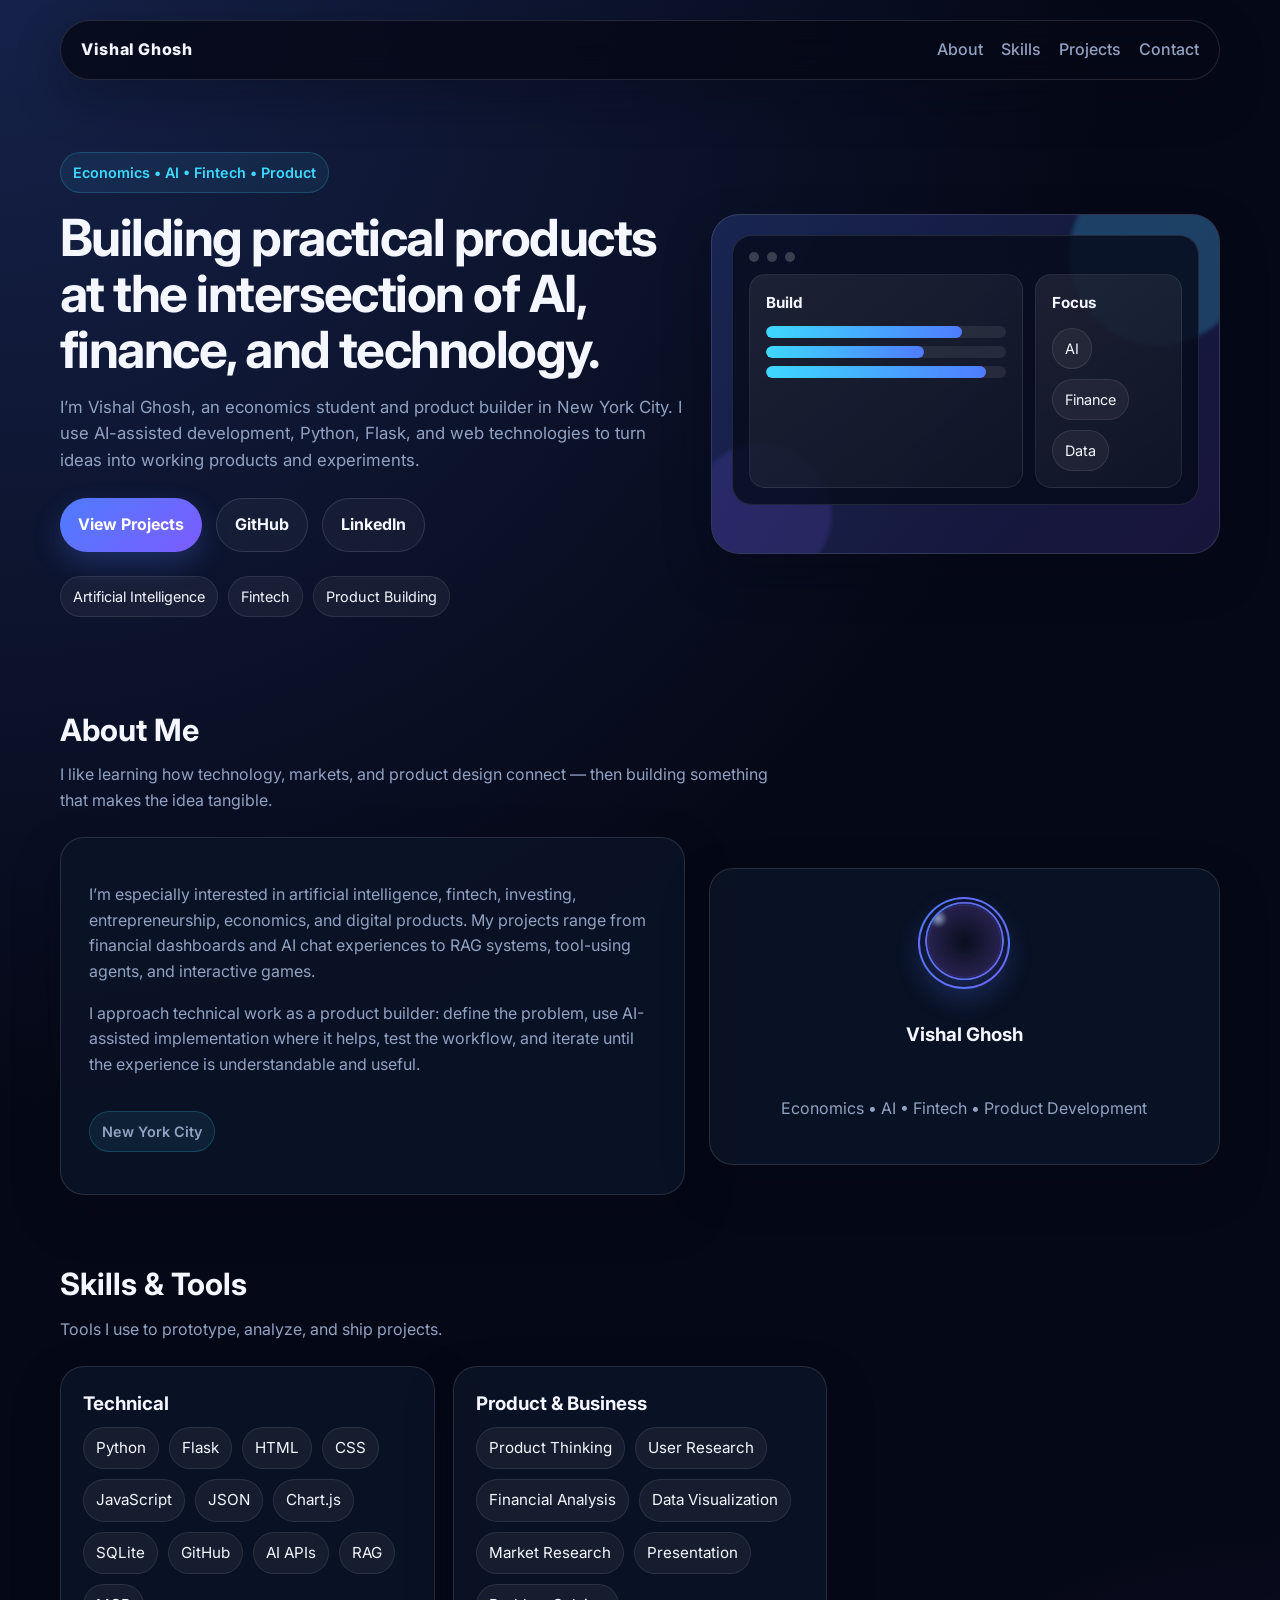
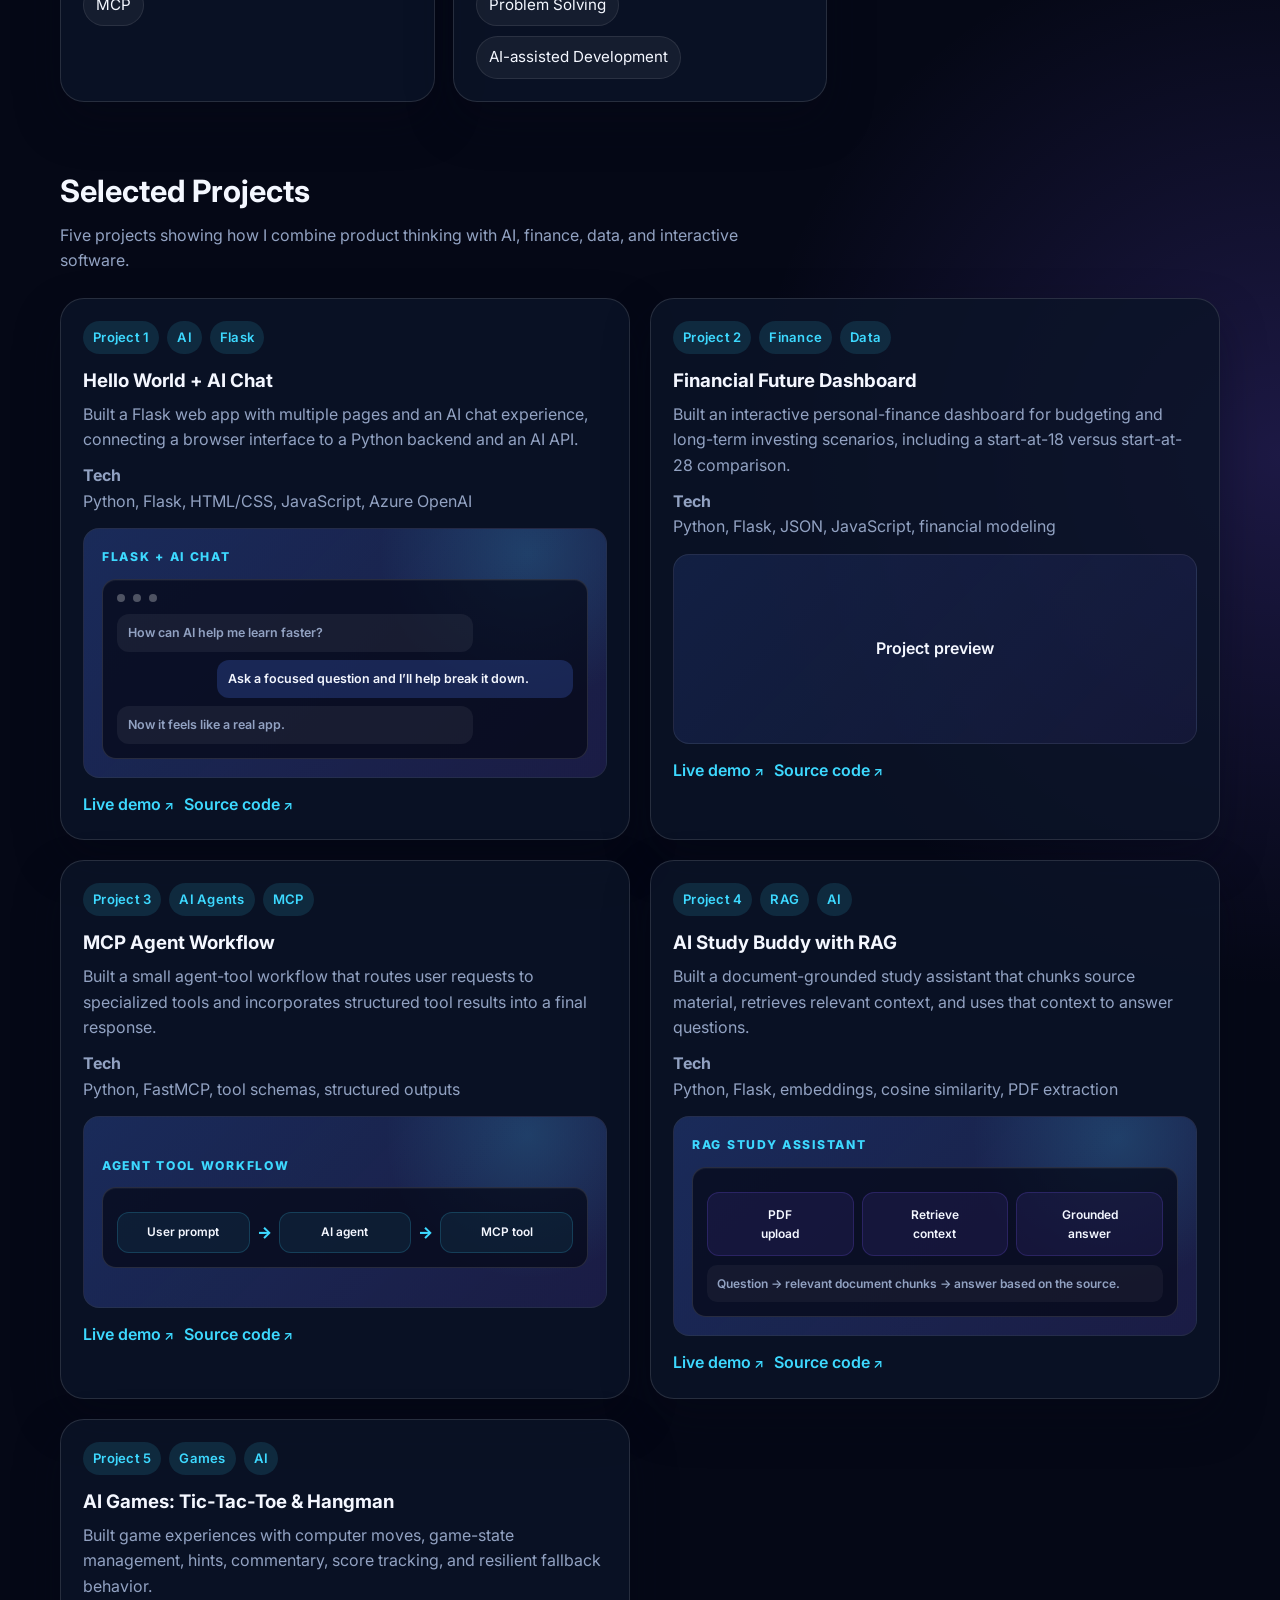
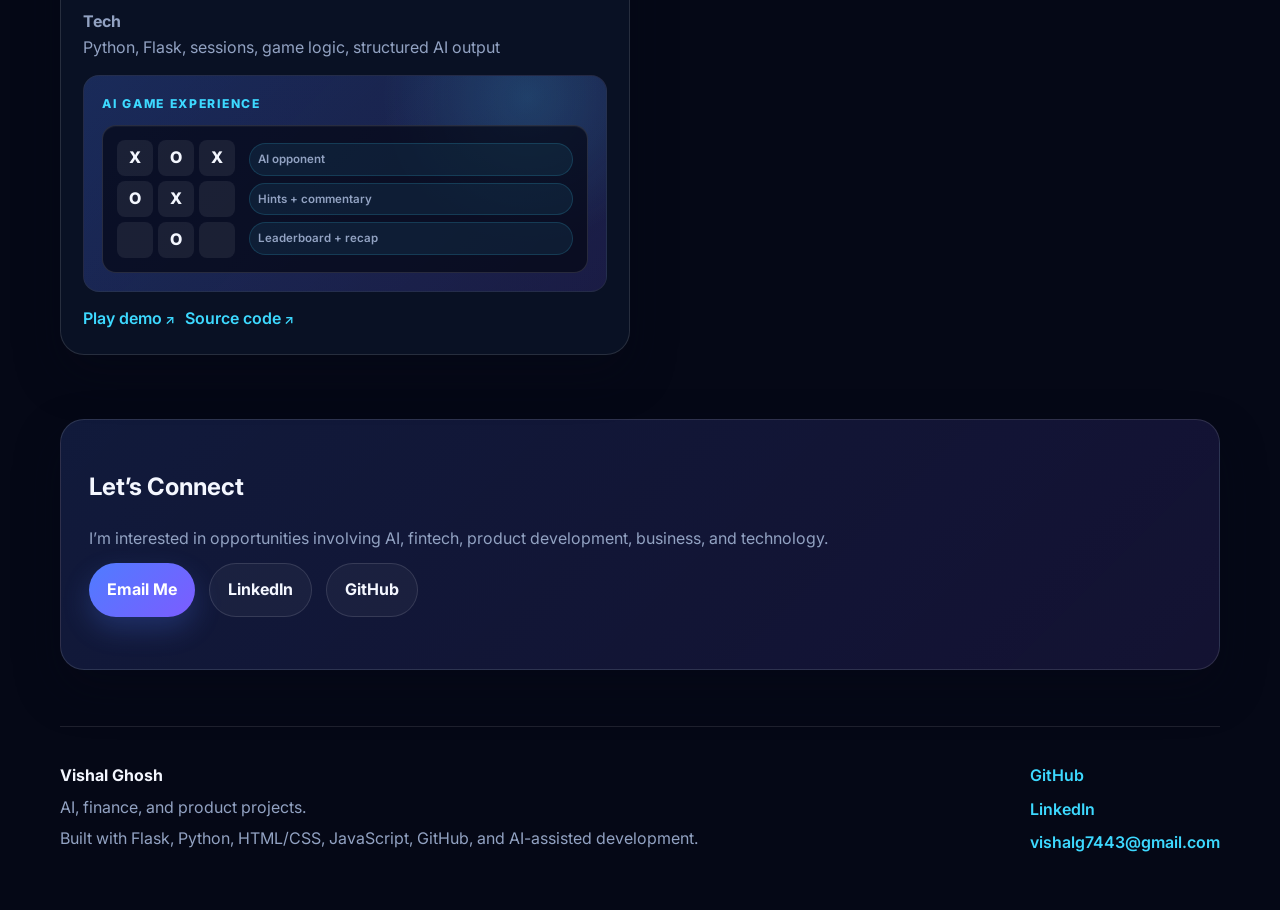
==== index.html @ 5d7915a5 "Add resume-ready static portfolio homepage" ====
<!DOCTYPE html>
<html lang="en">
<head>
  <meta charset="UTF-8">
  <meta name="viewport" content="width=device-width, initial-scale=1.0">
  <meta name="description" content="Vishal Ghosh — portfolio featuring AI, finance, data, agent, RAG, and game projects.">
  <meta name="author" content="Vishal Ghosh">
  <meta property="og:title" content="Vishal Ghosh | AI, Finance & Product Portfolio">
  <meta property="og:description" content="Selected projects across AI, finance, data visualization, agents, RAG, and interactive products.">
  <meta property="og:type" content="website">
  <title>Vishal Ghosh | Portfolio</title>
  <link rel="preconnect" href="https://fonts.googleapis.com">
  <link rel="preconnect" href="https://fonts.gstatic.com" crossorigin>
  <link href="https://fonts.googleapis.com/css2?family=Inter:wght@400;500;600;700;800&display=swap" rel="stylesheet">
  <link rel="stylesheet" href="static/styles.css">
  <link rel="stylesheet" href="static/resume.css">
</head>
<body>
<div class="site-shell">
  <header class="site-header">
    <a class="brand" href="#top" aria-label="Vishal Ghosh home">Vishal Ghosh</a>
    <button class="menu-toggle" type="button" aria-expanded="false" aria-label="Toggle navigation"><span></span><span></span><span></span></button>
    <nav class="site-nav" aria-label="Primary navigation">
      <a href="#about">About</a><a href="#skills">Skills</a><a href="#projects">Projects</a><a href="#contact">Contact</a>
    </nav>
  </header>

  <main id="top">
    <section class="hero">
      <div class="hero-copy">
        <div class="eyebrow">Economics • AI • Fintech • Product</div>
        <h1>Building practical products at the intersection of AI, finance, and technology.</h1>
        <p>I’m Vishal Ghosh, an economics student and product builder in New York City. I use AI-assisted development, Python, Flask, and web technologies to turn ideas into working products and experiments.</p>
        <div class="hero-actions">
          <a class="button button-primary" href="#projects">View Projects</a>
          <a class="button button-secondary" href="https://github.com/vishalg7443-gif" target="_blank" rel="noreferrer">GitHub</a>
          <a class="button button-secondary" href="https://www.linkedin.com/in/vishal-gh/" target="_blank" rel="noreferrer">LinkedIn</a>
        </div>
        <div class="badge-row" aria-label="Core interests"><span class="badge">Artificial Intelligence</span><span class="badge">Fintech</span><span class="badge">Product Building</span></div>
      </div>
      <div class="hero-visual" aria-hidden="true">
        <div class="dashboard">
          <div class="window-bar"><span></span><span></span><span></span></div>
          <div class="dashboard-grid">
            <div class="panel"><h3>Build</h3><div class="chart-bar"><span style="width:82%"></span></div><div class="chart-bar"><span style="width:66%"></span></div><div class="chart-bar"><span style="width:92%"></span></div></div>
            <div class="panel"><h3>Focus</h3><div class="badge-row"><span class="badge">AI</span><span class="badge">Finance</span><span class="badge">Data</span></div></div>
          </div>
        </div>
      </div>
    </section>

    <section class="section" id="about">
      <div class="section-heading"><h2>About Me</h2><p>I like learning how technology, markets, and product design connect — then building something that makes the idea tangible.</p></div>
      <div class="about-grid">
        <article class="about-card">
          <p>I’m especially interested in artificial intelligence, fintech, investing, entrepreneurship, economics, and digital products. My projects range from financial dashboards and AI chat experiences to RAG systems, tool-using agents, and interactive games.</p>
          <p>I approach technical work as a product builder: define the problem, use AI-assisted implementation where it helps, test the workflow, and iterate until the experience is understandable and useful.</p>
          <p class="eyebrow" style="margin-top:20px;">New York City</p>
        </article>
        <aside class="profile-card about-card" aria-label="Profile summary">
          <img src="static/images/profile.jpg" alt="Vishal Ghosh" class="avatar avatar-image">
          <h3>Vishal Ghosh</h3>
          <p>Economics • AI • Fintech • Product Development</p>
        </aside>
      </div>
    </section>

    <section class="section" id="skills">
      <div class="section-heading"><h2>Skills & Tools</h2><p>Tools I use to prototype, analyze, and ship projects.</p></div>
      <div class="skills-grid">
        <article class="skill-card"><h3>Technical</h3><div class="skill-list"><span class="skill-pill">Python</span><span class="skill-pill">Flask</span><span class="skill-pill">HTML</span><span class="skill-pill">CSS</span><span class="skill-pill">JavaScript</span><span class="skill-pill">JSON</span><span class="skill-pill">Chart.js</span><span class="skill-pill">SQLite</span><span class="skill-pill">GitHub</span><span class="skill-pill">AI APIs</span><span class="skill-pill">RAG</span><span class="skill-pill">MCP</span></div></article>
        <article class="skill-card"><h3>Product & Business</h3><div class="skill-list"><span class="skill-pill">Product Thinking</span><span class="skill-pill">User Research</span><span class="skill-pill">Financial Analysis</span><span class="skill-pill">Data Visualization</span><span class="skill-pill">Market Research</span><span class="skill-pill">Presentation</span><span class="skill-pill">Problem Solving</span><span class="skill-pill">AI-assisted Development</span></div></article>
      </div>
    </section>

    <section class="section" id="projects">
      <div class="section-heading"><h2>Selected Projects</h2><p>Five projects showing how I combine product thinking with AI, finance, data, and interactive software.</p></div>
      <div class="projects-grid">
        <article class="project-card">
          <div class="project-meta"><span class="tag">Project 1</span><span class="tag">AI</span><span class="tag">Flask</span></div>
          <h3>Hello World + AI Chat</h3>
          <p>Built a Flask web app with multiple pages and an AI chat experience, connecting a browser interface to a Python backend and an AI API.</p>
          <p><strong>Tech</strong><br>Python, Flask, HTML/CSS, JavaScript, Azure OpenAI</p>
          <div class="project-image"><span>Project preview</span></div>
          <div class="project-links"><a href="static/demos/project-1/index.html">Live demo</a><a href="https://github.com/vishalg7443-gif/my-portfolio/tree/main/projects/project-1-ai-chat" target="_blank" rel="noreferrer">Source code</a></div>
        </article>

        <article class="project-card">
          <div class="project-meta"><span class="tag">Project 2</span><span class="tag">Finance</span><span class="tag">Data</span></div>
          <h3>Financial Future Dashboard</h3>
          <p>Built an interactive personal-finance dashboard for budgeting and long-term investing scenarios, including a start-at-18 versus start-at-28 comparison.</p>
          <p><strong>Tech</strong><br>Python, Flask, JSON, JavaScript, financial modeling</p>
          <div class="project-image"><span>Project preview</span></div>
          <div class="project-links"><a href="static/demos/project-2/index.html">Live demo</a><a href="https://github.com/vishalg7443-gif/my-portfolio/tree/main/projects/project-2-financial-dashboard" target="_blank" rel="noreferrer">Source code</a></div>
        </article>

        <article class="project-card">
          <div class="project-meta"><span class="tag">Project 3</span><span class="tag">AI Agents</span><span class="tag">MCP</span></div>
          <h3>MCP Agent Workflow</h3>
          <p>Built a small agent-tool workflow that routes user requests to specialized tools and incorporates structured tool results into a final response.</p>
          <p><strong>Tech</strong><br>Python, FastMCP, tool schemas, structured outputs</p>
          <div class="project-image"><span>Project preview</span></div>
          <div class="project-links"><a href="static/demos/project-3/index.html">Live demo</a><a href="https://github.com/vishalg7443-gif/my-portfolio/tree/main/projects/project-3-mcp-agent-workflow" target="_blank" rel="noreferrer">Source code</a></div>
        </article>

        <article class="project-card">
          <div class="project-meta"><span class="tag">Project 4</span><span class="tag">RAG</span><span class="tag">AI</span></div>
          <h3>AI Study Buddy with RAG</h3>
          <p>Built a document-grounded study assistant that chunks source material, retrieves relevant context, and uses that context to answer questions.</p>
          <p><strong>Tech</strong><br>Python, Flask, embeddings, cosine similarity, PDF extraction</p>
          <div class="project-image"><span>Project preview</span></div>
          <div class="project-links"><a href="static/demos/project-4/index.html">Live demo</a><a href="https://github.com/vishalg7443-gif/my-portfolio/tree/main/projects/project-4-ai-study-buddy-rag" target="_blank" rel="noreferrer">Source code</a></div>
        </article>

        <article class="project-card">
          <div class="project-meta"><span class="tag">Project 5</span><span class="tag">Games</span><span class="tag">AI</span></div>
          <h3>AI Games: Tic-Tac-Toe & Hangman</h3>
          <p>Built game experiences with computer moves, game-state management, hints, commentary, score tracking, and resilient fallback behavior.</p>
          <p><strong>Tech</strong><br>Python, Flask, sessions, game logic, structured AI output</p>
          <div class="project-image"><span>Project preview</span></div>
          <div class="project-links"><a href="static/demos/project-5/index.html">Play demo</a><a href="https://github.com/vishalg7443-gif/my-portfolio/tree/main/projects/project-5-ai-games" target="_blank" rel="noreferrer">Source code</a></div>
        </article>
      </div>
    </section>

    <section class="section" id="contact">
      <article class="goal-card">
        <h2>Let’s Connect</h2>
        <p>I’m interested in opportunities involving AI, fintech, product development, business, and technology.</p>
        <div class="hero-actions"><a class="button button-primary" href="mailto:vishalg7443@gmail.com">Email Me</a><a class="button button-secondary" href="https://www.linkedin.com/in/vishal-gh/" target="_blank" rel="noreferrer">LinkedIn</a><a class="button button-secondary" href="https://github.com/vishalg7443-gif" target="_blank" rel="noreferrer">GitHub</a></div>
      </article>
    </section>
  </main>

  <footer class="site-footer">
    <div><p class="footer-name">Vishal Ghosh</p><p class="footer-tagline">AI, finance, and product projects.</p><p class="footer-meta">Built with Flask, Python, HTML/CSS, JavaScript, GitHub, and AI-assisted development.</p></div>
    <div class="footer-links"><a href="https://github.com/vishalg7443-gif" target="_blank" rel="noreferrer">GitHub</a><a href="https://www.linkedin.com/in/vishal-gh/" target="_blank" rel="noreferrer">LinkedIn</a><a href="mailto:vishalg7443@gmail.com">vishalg7443@gmail.com</a></div>
  </footer>
</div>
<script>
const toggle=document.querySelector('.menu-toggle'),nav=document.querySelector('.site-nav');if(toggle&&nav){toggle.addEventListener('click',()=>{const expanded=toggle.getAttribute('aria-expanded')==='true';toggle.setAttribute('aria-expanded',String(!expanded));nav.classList.toggle('is-open')});nav.querySelectorAll('a').forEach(a=>a.addEventListener('click',()=>{toggle.setAttribute('aria-expanded','false');nav.classList.remove('is-open')}))}
</script>
<script src="static/portfolio.js"></script>
</body></html>
---- static/styles.css ----
:root {
  --bg: #050816;
  --bg-elevated: #0c1428;
  --panel: rgba(12, 20, 40, 0.82);
  --border: rgba(255, 255, 255, 0.12);
  --text: #f4f7ff;
  --muted: #92a2c2;
  --accent: #4f7cff;
  --accent-2: #7c5cff;
  --accent-3: #3dd9ff;
  --success: #6ef0c8;
  --shadow: 0 20px 45px rgba(6, 9, 24, 0.35);
  --radius-lg: 24px;
  --radius-md: 16px;
  --radius-sm: 12px;
  --max-width: 1200px;
}

* { box-sizing: border-box; }
html { scroll-behavior: smooth; }
body {
  margin: 0;
  font-family: 'Inter', sans-serif;
  background:
    radial-gradient(circle at top left, rgba(79, 124, 255, 0.22), transparent 26%),
    radial-gradient(circle at right, rgba(124, 92, 255, 0.2), transparent 22%),
    var(--bg);
  color: var(--text);
  line-height: 1.6;
}

a { color: inherit; }
a:hover, a:focus-visible { color: var(--accent-3); }
button, input, textarea { font: inherit; }
img { max-width: 100%; display: block; }

.site-shell {
  width: min(100%, var(--max-width));
  margin: 0 auto;
  padding: 20px 20px 40px;
}

.site-header {
  position: sticky;
  top: 16px;
  z-index: 1000;
  display: flex;
  align-items: center;
  justify-content: space-between;
  padding: 16px 20px;
  margin-bottom: 24px;
  background: rgba(5, 8, 22, 0.8);
  backdrop-filter: blur(18px);
  border: 1px solid var(--border);
  border-radius: 999px;
  box-shadow: var(--shadow);
}

.brand {
  font-weight: 800;
  letter-spacing: 0.04em;
  text-decoration: none;
  color: var(--text);
}

.site-nav {
  display: flex;
  gap: 18px;
  align-items: center;
}

.site-nav a {
  text-decoration: none;
  color: var(--muted);
  font-weight: 500;
  transition: color 180ms ease, transform 180ms ease;
}

.site-nav a:hover,
.site-nav a:focus-visible {
  color: var(--text);
  transform: translateY(-1px);
}

.menu-toggle {
  display: none;
  background: transparent;
  border: 0;
  padding: 0;
}

.menu-toggle span {
  display: block;
  width: 24px;
  height: 2px;
  background: var(--text);
  margin: 5px 0;
  border-radius: 999px;
}

/* Hero section with strong visual focus */
.hero {
  display: grid;
  grid-template-columns: 1.1fr 0.9fr;
  gap: 28px;
  align-items: center;
  padding: 48px 0 24px;
}

.hero-copy h1 {
  font-size: clamp(2rem, 4vw, 3.5rem);
  line-height: 1.1;
  margin: 0 0 16px;
  letter-spacing: -0.03em;
}

.eyebrow {
  display: inline-flex;
  align-items: center;
  gap: 8px;
  padding: 8px 12px;
  border: 1px solid rgba(61, 217, 255, 0.2);
  border-radius: 999px;
  color: var(--accent-3);
  font-size: 0.9rem;
  font-weight: 600;
  margin-bottom: 16px;
  background: rgba(61, 217, 255, 0.08);
}

.hero-copy p {
  color: var(--muted);
  font-size: 1.05rem;
  margin: 0 0 24px;
  max-width: 650px;
}

.hero-actions {
  display: flex;
  flex-wrap: wrap;
  gap: 14px;
  margin-bottom: 24px;
}

.button {
  display: inline-flex;
  align-items: center;
  justify-content: center;
  padding: 13px 18px;
  border-radius: 999px;
  font-weight: 700;
  text-decoration: none;
  transition: transform 180ms ease, box-shadow 180ms ease, border-color 180ms ease;
}

.button:hover,
.button:focus-visible {
  transform: translateY(-2px);
}

.button-primary {
  color: white;
  background: linear-gradient(135deg, var(--accent), var(--accent-2));
  box-shadow: 0 12px 28px rgba(79, 124, 255, 0.24);
}

.button-secondary {
  color: var(--text);
  border: 1px solid var(--border);
  background: rgba(255, 255, 255, 0.04);
}

.hero-visual {
  position: relative;
  min-height: 340px;
  border-radius: 28px;
  padding: 20px;
  background: linear-gradient(135deg, rgba(79, 124, 255, 0.2), rgba(124, 92, 255, 0.16));
  border: 1px solid var(--border);
  box-shadow: var(--shadow);
  overflow: hidden;
}

.hero-visual::before,
.hero-visual::after {
  content: '';
  position: absolute;
  inset: auto;
  border-radius: 50%;
  filter: blur(2px);
}

.hero-visual::before {
  width: 180px;
  height: 180px;
  background: rgba(61, 217, 255, 0.2);
  top: -50px;
  right: -30px;
}

.hero-visual::after {
  width: 140px;
  height: 140px;
  background: rgba(124, 92, 255, 0.16);
  bottom: -30px;
  left: -20px;
}

.dashboard {
  position: relative;
  z-index: 1;
  display: grid;
  gap: 12px;
  padding: 16px;
  border-radius: 20px;
  background: rgba(7, 11, 27, 0.82);
  border: 1px solid rgba(255, 255, 255, 0.1);
}

.window-bar {
  display: flex;
  align-items: center;
  gap: 8px;
}

.window-bar span {
  width: 10px;
  height: 10px;
  border-radius: 50%;
  display: inline-block;
  background: rgba(255,255,255,0.2);
}

.dashboard-grid {
  display: grid;
  grid-template-columns: 1.3fr 0.7fr;
  gap: 12px;
}

.panel {
  padding: 16px;
  border-radius: 16px;
  background: linear-gradient(145deg, rgba(255,255,255,0.08), rgba(255,255,255,0.03));
  border: 1px solid rgba(255,255,255,0.08);
}

.panel h3 {
  margin: 0 0 10px;
  font-size: 0.95rem;
}

.chart-bar {
  height: 12px;
  border-radius: 999px;
  background: rgba(255,255,255,0.08);
  overflow: hidden;
  margin-top: 8px;
}

.chart-bar span {
  display: block;
  height: 100%;
  border-radius: inherit;
  background: linear-gradient(90deg, var(--accent-3), var(--accent));
}

.badge-row {
  display: flex;
  flex-wrap: wrap;
  gap: 10px;
  margin-top: 12px;
}

.badge {
  display: inline-flex;
  align-items: center;
  padding: 8px 12px;
  border-radius: 999px;
  background: rgba(255,255,255,0.05);
  color: var(--text);
  border: 1px solid rgba(255,255,255,0.09);
  font-size: 0.9rem;
}

/* Core content sections */
.section {
  padding: 64px 0 0;
}

.section-heading {
  margin-bottom: 24px;
}

.section-heading h2 {
  font-size: clamp(1.6rem, 2.4vw, 2.2rem);
  margin: 0 0 8px;
}

.section-heading p {
  color: var(--muted);
  margin: 0;
  max-width: 720px;
}

.about-grid {
  display: grid;
  grid-template-columns: 1.1fr 0.9fr;
  gap: 24px;
  align-items: center;
}

.about-card,
.project-card,
.form-card,
.timeline-card,
.skill-card,
.interest-card,
.goal-card {
  background: var(--panel);
  border: 1px solid var(--border);
  border-radius: var(--radius-lg);
  box-shadow: var(--shadow);
}

.about-card {
  padding: 28px;
}

.about-card p {
  color: var(--muted);
  margin-bottom: 14px;
}

.profile-card {
  padding: 28px;
  text-align: center;
  display: grid;
  gap: 12px;
  justify-items: center;
}

.avatar {
  width: 92px;
  height: 92px;
  border-radius: 50%;
  display: grid;
  place-items: center;
  font-size: 1.6rem;
  font-weight: 800;
  color: white;
  background: linear-gradient(135deg, var(--accent), var(--accent-2));
  box-shadow: 0 12px 24px rgba(79,124,255,0.2);
}

.avatar-image {
  width: 92px;
  height: 92px;
  border-radius: 50%;
  object-fit: cover;
  box-shadow: 0 12px 24px rgba(79,124,255,0.2);
  border: 2px solid rgba(79,124,255,0.3);
}

.interests-grid,
.skills-grid {
  display: grid;
  grid-template-columns: repeat(3, minmax(0, 1fr));
  gap: 18px;
}

.interest-card,
.skill-card {
  padding: 22px;
}

.interest-card h3, .skill-card h3 {
  margin: 0 0 8px;
}

.interest-card p, .skill-card p {
  color: var(--muted);
  margin: 0;
}

.skill-group {
  margin-top: 18px;
}

.skill-group h3 {
  margin-bottom: 12px;
}

.skill-list {
  display: flex;
  flex-wrap: wrap;
  gap: 10px;
}

.skill-pill {
  background: rgba(255,255,255,0.05);
  color: var(--text);
  border: 1px solid rgba(255,255,255,0.09);
  border-radius: 999px;
  padding: 8px 12px;
  font-size: 0.95rem;
}

.projects-grid {
  display: grid;
  grid-template-columns: repeat(2, minmax(0, 1fr));
  gap: 20px;
}

.project-card {
  padding: 22px;
  transition: transform 180ms ease, box-shadow 180ms ease;
}

.project-card:hover,
.project-card:focus-within {
  transform: translateY(-4px);
  box-shadow: 0 24px 52px rgba(6,9,24,0.42);
}

.project-meta {
  display: flex;
  flex-wrap: wrap;
  gap: 8px;
  margin-bottom: 12px;
}

.tag {
  display: inline-flex;
  align-items: center;
  padding: 6px 10px;
  border-radius: 999px;
  background: rgba(61,217,255,0.12);
  color: var(--accent-3);
  font-size: 0.82rem;
  font-weight: 600;
  letter-spacing: 0.02em;
}

.project-card h3 {
  margin: 0 0 6px;
}

.project-card p {
  color: var(--muted);
  margin: 0 0 10px;
}

.project-card ul {
  margin: 8px 0 14px 18px;
  color: var(--muted);
}

.project-image {
  margin-top: 14px;
  border-radius: 16px;
  overflow: hidden;
  border: 1px solid rgba(255,255,255,0.08);
  background: linear-gradient(135deg, rgba(79,124,255,0.14), rgba(124,92,255,0.08));
  min-height: 140px;
  display: grid;
  place-items: center;
  color: var(--text);
  font-weight: 600;
}

.project-links {
  display: flex;
  flex-wrap: wrap;
  gap: 10px;
  margin-top: 14px;
}

.project-links a {
  text-decoration: none;
  color: var(--accent-3);
  font-weight: 600;
}

.timeline {
  display: grid;
  gap: 16px;
}

.timeline-card {
  padding: 20px 22px;
}

.timeline-card h3 {
  margin: 0 0 6px;
}

.timeline-card p {
  color: var(--muted);
  margin: 0;
}

.goal-card {
  padding: 28px;
  background: linear-gradient(135deg, rgba(79,124,255,0.16), rgba(124,92,255,0.12));
}

.goal-card p {
  color: var(--muted);
  margin: 0 0 12px;
}

.goal-card .callout {
  display: inline-block;
  margin-top: 8px;
  padding: 10px 12px;
  background: rgba(7,11,27,0.5);
  border: 1px solid rgba(255,255,255,0.1);
  border-radius: 12px;
  color: var(--text);
}

.form-card {
  padding: 28px;
}

form {
  display: grid;
  gap: 14px;
}

label {
  font-weight: 600;
}

input, textarea {
  width: 100%;
  padding: 12px 14px;
  border-radius: 12px;
  border: 1px solid rgba(255,255,255,0.12);
  background: rgba(255,255,255,0.04);
  color: var(--text);
}

input::placeholder,
textarea::placeholder {
  color: rgba(255,255,255,0.45);
}

input:focus-visible,
textarea:focus-visible,
a:focus-visible,
button:focus-visible {
  outline: 2px solid var(--accent-3);
  outline-offset: 2px;
}

button[type="submit"] {
  border: 0;
  border-radius: 999px;
  padding: 12px 16px;
  font-weight: 700;
  color: white;
  background: linear-gradient(135deg, var(--accent), var(--accent-2));
  cursor: pointer;
}

.error-message {
  padding: 12px 14px;
  border-radius: 12px;
  background: rgba(255, 123, 123, 0.12);
  border: 1px solid rgba(255, 123, 123, 0.24);
  color: #ffd8d8;
  margin-bottom: 10px;
}

.empty-state {
  padding: 24px;
  border: 1px dashed rgba(255,255,255,0.16);
  border-radius: var(--radius-md);
  color: var(--muted);
  text-align: center;
  background: rgba(255,255,255,0.03);
}

.site-footer {
  display: flex;
  justify-content: space-between;
  gap: 20px;
  padding: 36px 0 12px;
  margin-top: 56px;
  border-top: 1px solid rgba(255,255,255,0.1);
  color: var(--muted);
}

.footer-name {
  color: var(--text);
  font-weight: 700;
  margin: 0 0 6px;
}

.footer-tagline,
.footer-meta {
  margin: 0 0 6px;
}

.footer-links {
  display: grid;
  gap: 6px;
}

.entry-shell {
  padding: 24px 0 40px;
}

.entry-card {
  padding: 28px;
  background: var(--panel);
  border: 1px solid var(--border);
  border-radius: var(--radius-lg);
  box-shadow: var(--shadow);
}

.entry-card h1 {
  margin-top: 0;
}

.entry-card .date {
  color: var(--accent-3);
  font-size: 0.95rem;
}

.entry-card h2 {
  margin-top: 24px;
}

.entry-card p {
  color: var(--muted);
}

.back-link {
  display: inline-flex;
  margin-top: 20px;
  text-decoration: none;
  color: var(--accent-3);
  font-weight: 700;
}

@media (max-width: 920px) {
  .hero,
  .about-grid,
  .projects-grid,
  .interests-grid,
  .skills-grid {
    grid-template-columns: 1fr;
  }

  .dashboard-grid {
    grid-template-columns: 1fr;
  }
}

@media (max-width: 760px) {
  .site-shell { padding: 16px 14px 30px; }
  .site-header {
    border-radius: 20px;
    padding: 14px 16px;
  }
  .menu-toggle { display: inline-block; }
  .site-nav {
    position: absolute;
    top: calc(100% + 8px);
    right: 0;
    left: 0;
    flex-direction: column;
    align-items: flex-start;
    padding: 14px;
    border-radius: 16px;
    background: rgba(5, 8, 22, 0.96);
    border: 1px solid var(--border);
    display: none;
  }
  .site-nav.is-open { display: flex; }
  .hero { padding-top: 20px; }
  .hero-actions { flex-direction: column; }
  .site-footer { flex-direction: column; }
}

@media (prefers-reduced-motion: reduce) {
  html { scroll-behavior: auto; }
  *, *::before, *::after { transition: none !important; animation: none !important; }
}
---- static/resume.css ----
/* Resume-facing polish: contact links, project previews, and cleaner public cards. */
.site-nav a[href="/add"] { display: none; }

.project-links a[href^="/edit"],
.project-links form[action^="/delete"] { display: none !important; }

.footer-links a {
  color: var(--accent-3);
  text-decoration: none;
  font-weight: 600;
}
.footer-links a:hover,
.footer-links a:focus-visible { text-decoration: underline; }

.project-image {
  min-height: 190px;
  padding: 0;
}

.project-preview {
  width: 100%;
  min-height: 190px;
  padding: 18px;
  display: grid;
  align-content: center;
  gap: 12px;
  background:
    radial-gradient(circle at 85% 10%, rgba(61,217,255,0.16), transparent 30%),
    linear-gradient(135deg, rgba(79,124,255,0.12), rgba(124,92,255,0.08));
}

.preview-label {
  font-size: 0.76rem;
  text-transform: uppercase;
  letter-spacing: 0.14em;
  color: var(--accent-3);
  font-weight: 800;
}

.preview-window {
  border: 1px solid rgba(255,255,255,0.12);
  border-radius: 14px;
  background: rgba(5,8,22,0.72);
  padding: 14px;
  box-shadow: inset 0 1px 0 rgba(255,255,255,0.04);
}

.preview-row { display: flex; gap: 8px; align-items: center; }
.preview-dot { width: 8px; height: 8px; border-radius: 50%; background: rgba(255,255,255,0.28); }

.chat-stack { display: grid; gap: 8px; margin-top: 12px; }
.chat-bubble {
  width: 78%;
  padding: 9px 11px;
  border-radius: 12px;
  font-size: 0.78rem;
  color: var(--muted);
  background: rgba(255,255,255,0.06);
}
.chat-bubble.ai { margin-left: auto; color: var(--text); background: rgba(79,124,255,0.22); }

.finance-bars { display: grid; gap: 9px; margin-top: 12px; }
.finance-bar { height: 11px; border-radius: 999px; background: rgba(255,255,255,0.07); overflow: hidden; }
.finance-bar span { display: block; height: 100%; border-radius: inherit; background: linear-gradient(90deg, var(--accent-3), var(--accent)); }
.finance-stat { display: flex; justify-content: space-between; margin-top: 12px; font-size: 0.78rem; color: var(--muted); }

.agent-map { display: grid; grid-template-columns: 1fr auto 1fr auto 1fr; gap: 7px; align-items: center; margin-top: 10px; }
.agent-node { padding: 10px 8px; border-radius: 12px; text-align: center; font-size: 0.74rem; border: 1px solid rgba(61,217,255,0.18); background: rgba(61,217,255,0.07); }
.agent-arrow { color: var(--accent-3); font-weight: 800; }

.rag-flow { display: grid; grid-template-columns: repeat(3, 1fr); gap: 8px; margin-top: 10px; }
.rag-step { padding: 12px 8px; border-radius: 12px; text-align: center; font-size: 0.75rem; background: rgba(124,92,255,0.1); border: 1px solid rgba(124,92,255,0.2); }
.rag-answer { margin-top: 9px; padding: 9px 10px; border-radius: 10px; color: var(--muted); font-size: 0.75rem; background: rgba(255,255,255,0.045); }

.game-preview { display: grid; grid-template-columns: 118px 1fr; gap: 14px; align-items: center; }
.tic-grid { display: grid; grid-template-columns: repeat(3, 1fr); gap: 5px; }
.tic-cell { aspect-ratio: 1; display: grid; place-items: center; border-radius: 8px; background: rgba(255,255,255,0.07); font-size: 1rem; font-weight: 800; }
.game-copy { display: grid; gap: 7px; }
.game-pill { font-size: 0.72rem; padding: 6px 8px; border-radius: 999px; background: rgba(61,217,255,0.08); border: 1px solid rgba(61,217,255,0.16); color: var(--muted); }

.project-links a::after { content: " ↗"; font-size: 0.8em; }
.project-links a[href^="/entry/"]::after { content: ""; }

@media (max-width: 560px) {
  .agent-map { grid-template-columns: 1fr; }
  .agent-arrow { transform: rotate(90deg); text-align: center; }
  .rag-flow { grid-template-columns: 1fr; }
  .game-preview { grid-template-columns: 1fr; }
  .tic-grid { width: 118px; }
}
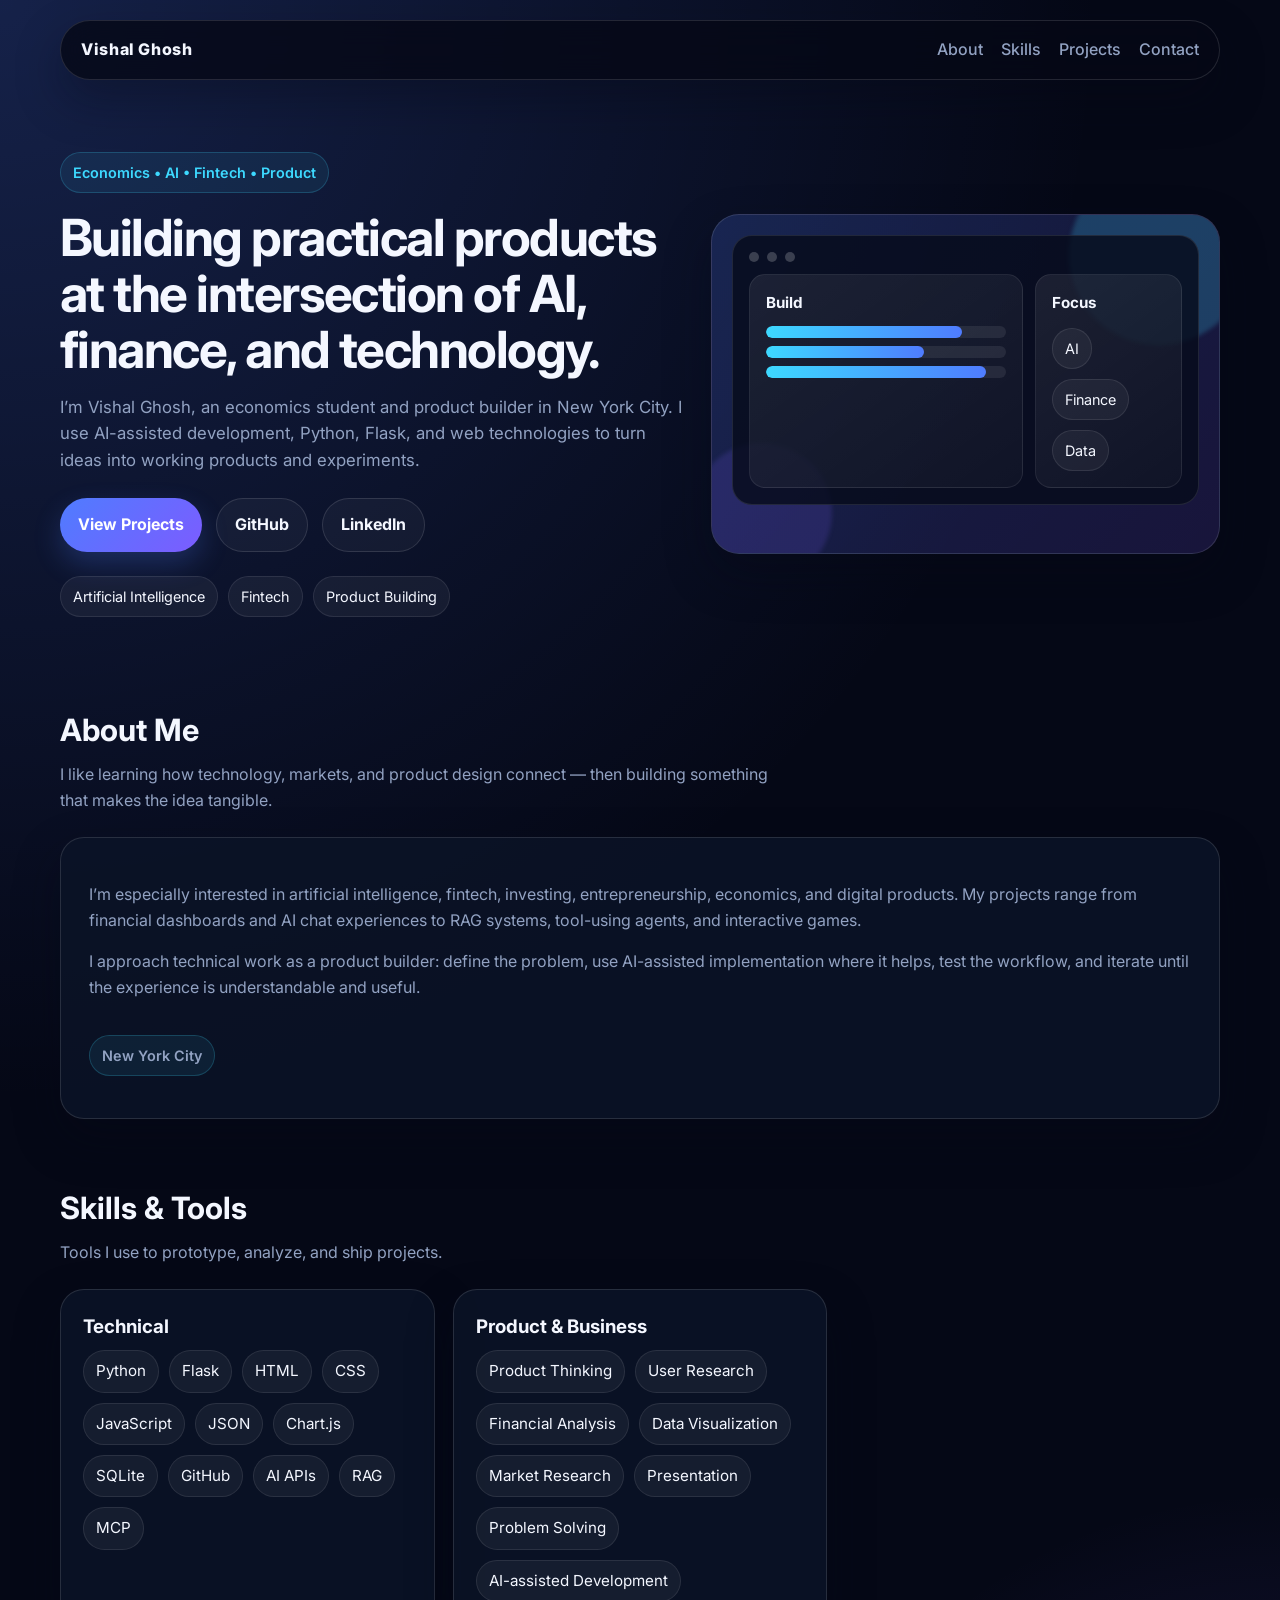
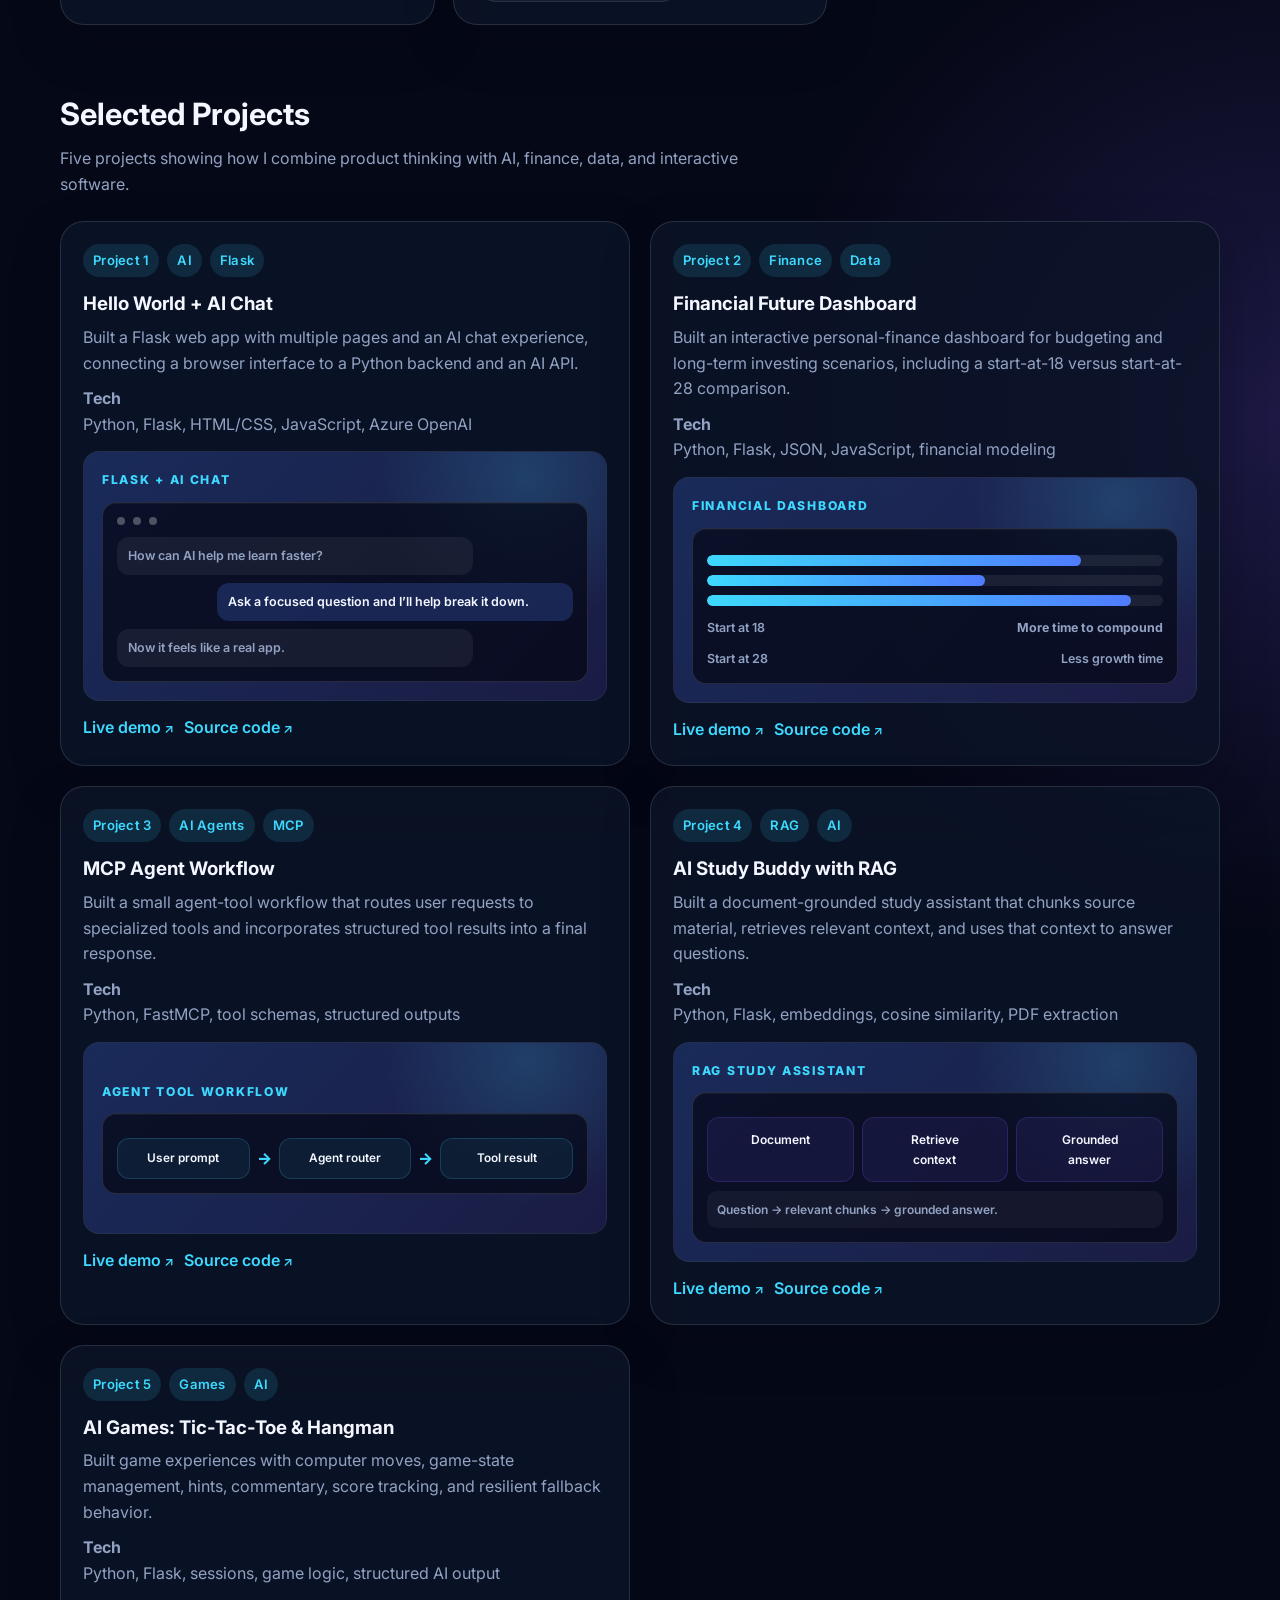
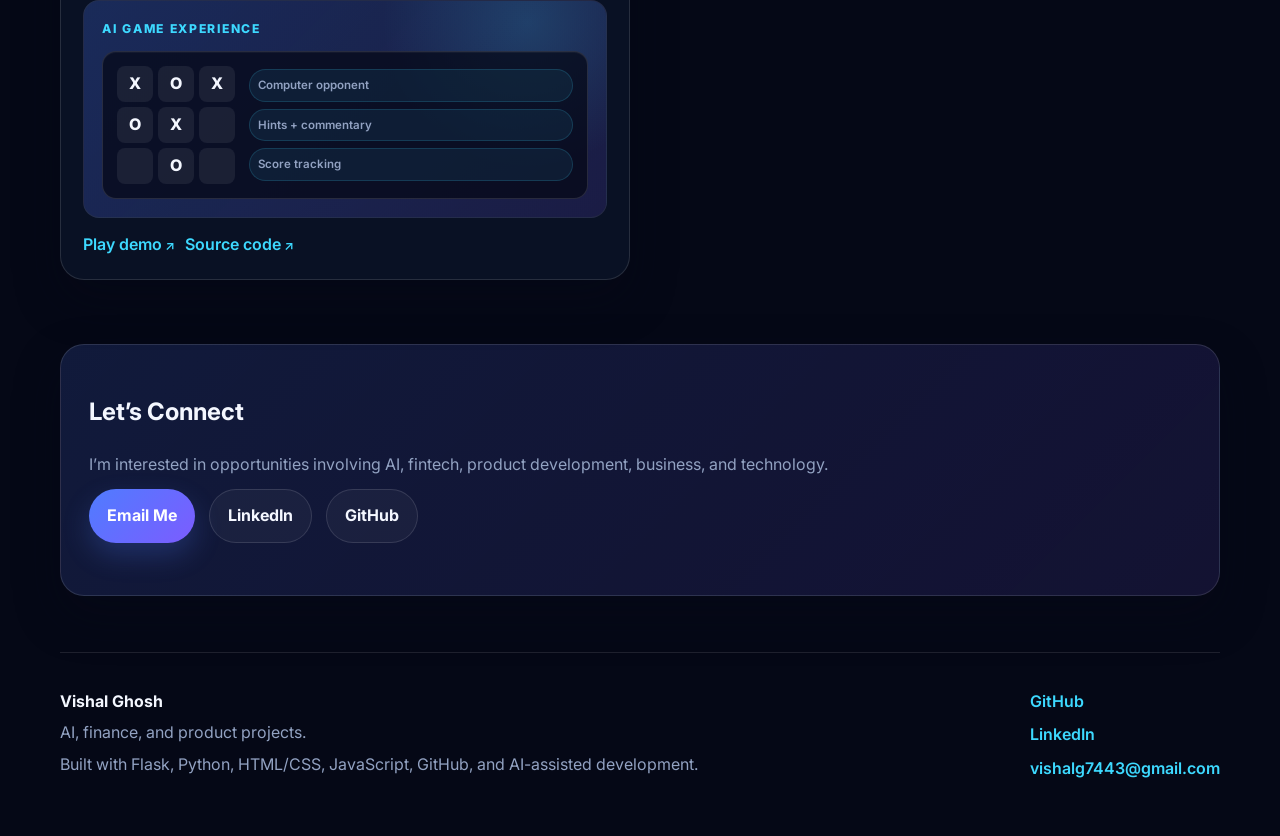
==== commit 1ca4f1c9: "Remove profile card from public portfolio" ====
--- a/index.html
+++ b/index.html
@@ -51,18 +51,11 @@
 
     <section class="section" id="about">
       <div class="section-heading"><h2>About Me</h2><p>I like learning how technology, markets, and product design connect — then building something that makes the idea tangible.</p></div>
-      <div class="about-grid">
-        <article class="about-card">
-          <p>I’m especially interested in artificial intelligence, fintech, investing, entrepreneurship, economics, and digital products. My projects range from financial dashboards and AI chat experiences to RAG systems, tool-using agents, and interactive games.</p>
-          <p>I approach technical work as a product builder: define the problem, use AI-assisted implementation where it helps, test the workflow, and iterate until the experience is understandable and useful.</p>
-          <p class="eyebrow" style="margin-top:20px;">New York City</p>
-        </article>
-        <aside class="profile-card about-card" aria-label="Profile summary">
-          <img src="static/images/profile.jpg" alt="Vishal Ghosh" class="avatar avatar-image">
-          <h3>Vishal Ghosh</h3>
-          <p>Economics • AI • Fintech • Product Development</p>
-        </aside>
-      </div>
+      <article class="about-card">
+        <p>I’m especially interested in artificial intelligence, fintech, investing, entrepreneurship, economics, and digital products. My projects range from financial dashboards and AI chat experiences to RAG systems, tool-using agents, and interactive games.</p>
+        <p>I approach technical work as a product builder: define the problem, use AI-assisted implementation where it helps, test the workflow, and iterate until the experience is understandable and useful.</p>
+        <p class="eyebrow" style="margin-top:20px;">New York City</p>
+      </article>
     </section>
 
     <section class="section" id="skills">
--- a/static/resume.css
+++ b/static/resume.css
@@ -11,6 +11,10 @@
 }
 .footer-links a:hover,
 .footer-links a:focus-visible { text-decoration: underline; }
+
+/* Hide the profile card entirely on the public/resume-facing site. */
+.profile-card { display: none !important; }
+.about-grid { grid-template-columns: 1fr !important; }
 
 .project-image {
   min-height: 190px;
